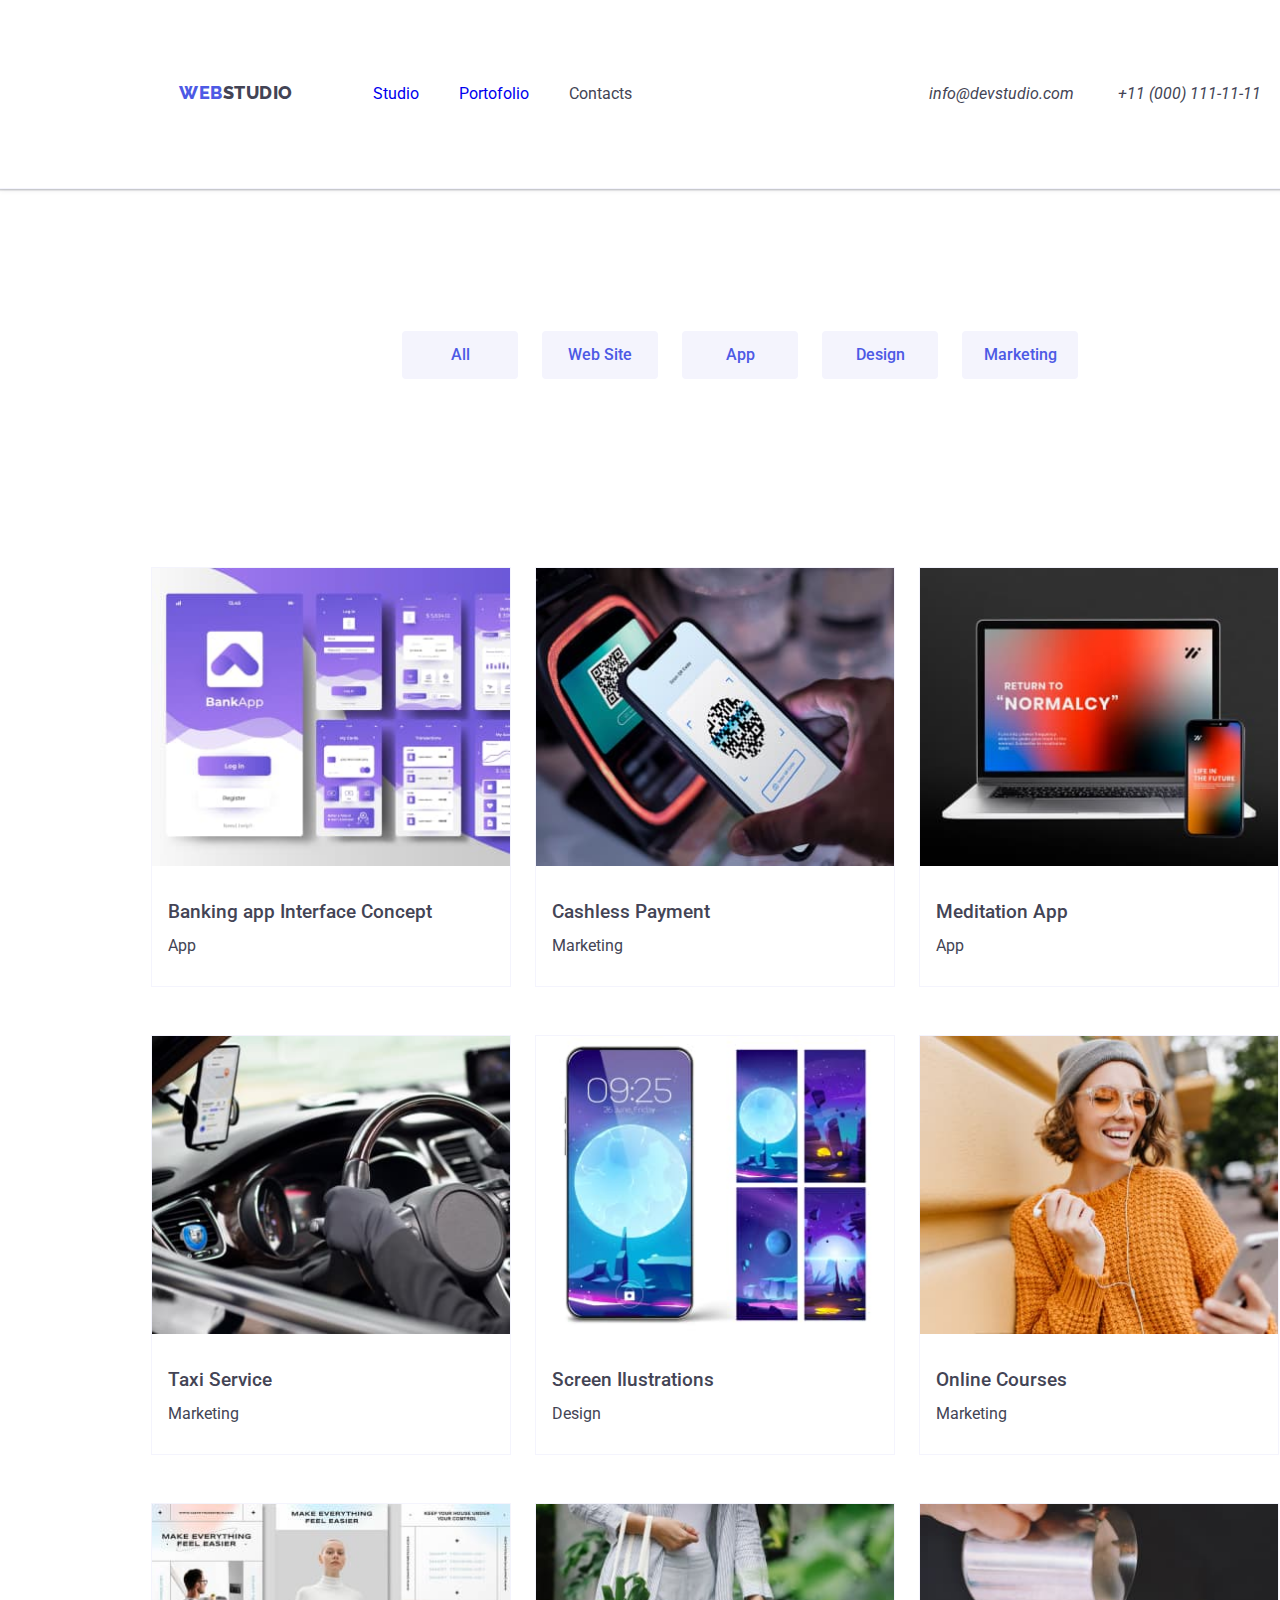
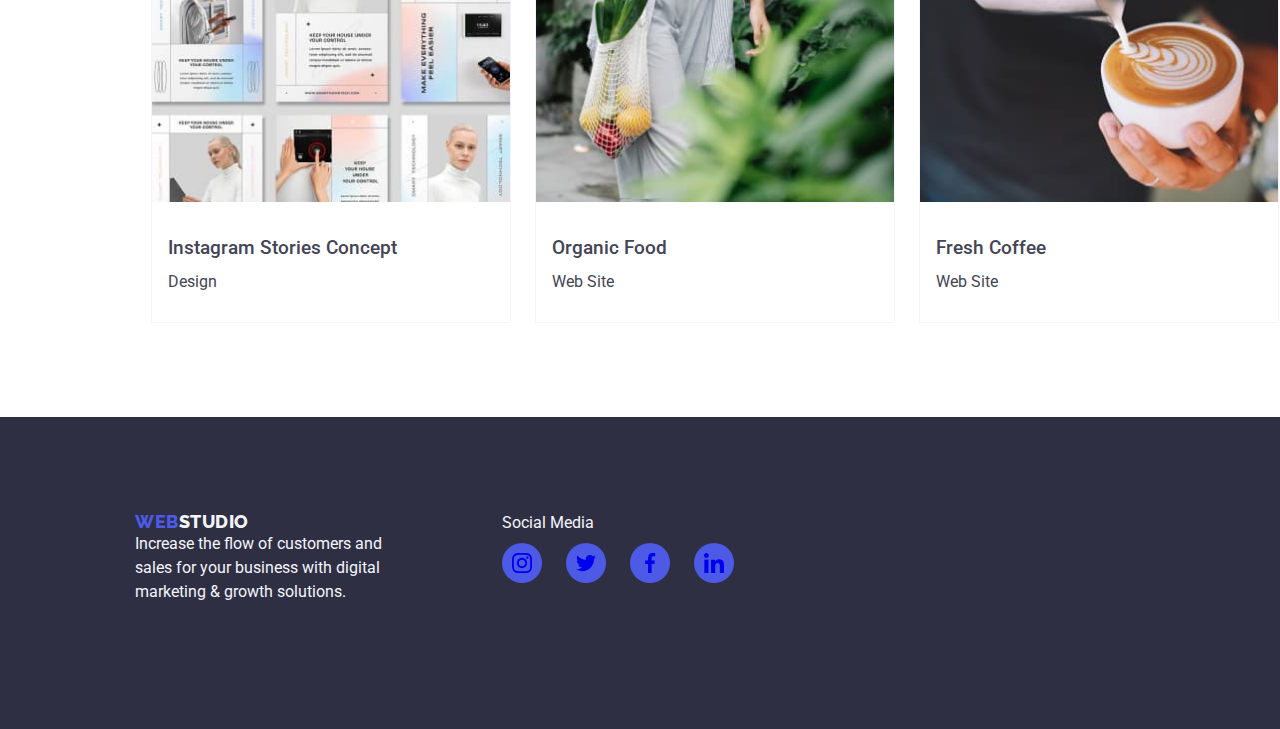
==== portofolio.html @ 59173d13 "add files from hw4" ====
<!DOCTYPE html>
<html lang="en">

<head>
    <meta charset="UTF-8">
    <meta name="viewport" content="width=device-width, initial-scale=1.0">
    <title>Portofolio</title>
    <link rel="preconnect" href="https://fonts.googleapis.com">
    <link rel="preconnect" href="https://fonts.gstatic.com" crossorigin>
    <link
        href="https://fonts.googleapis.com/css2?family=Raleway:ital,wght@0,700;1,700&family=Roboto:wght@400;500;700;900&display=swap"
        rel="stylesheet">
    <link rel="stylesheet" href="/css/modern-normalize.css">
    <link rel="stylesheet" href="./css/style.css">
    <link rel="stylesheet" href="./css/reset.css">

</head>

<body class="main-page">
    <header class="section global-header">
        <div class="container header-container">
            <a href="index.html" class="logo">
                <span class="iris-blue">web</span>
                <span class="navy-blue">studio</span>
            </a>
            <nav class="navbar">
                <ul class="menu-items">
                    <li>
                        <a href="index.html">Studio</a>
                    </li>
                    <li>
                        <a href="portofolio.html">Portofolio</a>
                    </li>
                    <li>
                        <a href="">Contacts</a>
                    </li>
                </ul>
            </nav>
            <address class="contact-info">
                <a href="mailto:info@devstudio.com">info@devstudio.com</a>
                <a href="tel:+11(000)111-11-11">+11 (000) 111-11-11</a>
            </address>
        </div>
    </header>
    <main>
        <!-- Filters section -->
        <section class="section filter-section">
            <div class="container">
                <ul class="filter-buttons">
                    <li class="card-item"><button type="button">All</button></li>
                    <li class="card-item"><button type="button">Web Site</button></li>
                    <li class="card-item"><button type="button">App</button></li>
                    <li class="card-item"><button type="button">Design</button></li>
                    <li class="card-item"><button type="button">Marketing</button></li>
                </ul>
            </div>

        </section>
        <!-- Projects section -->
        <section class="section project-section">
            <div class="container">
                <ul class="project-cards">
                    <li class="card-item">
                        <img src="./images/portofolio-images/banking-app.jpg" alt="pages of an banking app" width="360">
                        <h3>Banking app Interface Concept</h3>
                        <p>App</p>
                    </li>
                    <li class="card-item">
                        <img src="./images/portofolio-images/cashless-payment.jpg" alt="payment app on phone"
                            width="360">
                        <h3>Cashless Payment</h3>
                        <p>Marketing</p>
                    </li>
                    <li class="card-item">
                        <img src="./images/portofolio-images/meditation-app.jpg" alt="app on laptop and mobile"
                            width="360">
                        <h3>Meditation App</h3>
                        <p>App</p>
                    </li>

                    <li class="card-item">
                        <img src="./images/portofolio-images/taxi-service.jpg"
                            alt="a car with an taxi app on the mobile phone" width="360">
                        <h3>Taxi Service</h3>
                        <p>Marketing</p>
                    </li>
                    <li class="card-item">
                        <img src="./images/portofolio-images/screen-ilustrations.jpg"
                            alt="illustrations for mobile phones" width="360">
                        <h3>Screen Ilustrations</h3>
                        <p>Design</p>
                    </li>
                    <li class="card-item">
                        <img src="./images/portofolio-images/online-courses.jpg" alt="girl taking online courses"
                            width="360">
                        <h3>Online Courses</h3>
                        <p>Marketing</p>
                    </li>

                    <li class="card-item">
                        <img src="./images/portofolio-images/instagram-stories.jpg" alt="insta stories" width="360">
                        <h3>Instagram Stories Concept</h3>
                        <p>Design</p>
                    </li>
                    <li class="card-item">
                        <img src="./images/portofolio-images/organic-food.jpg" alt="a bag with fruits" width="360">
                        <h3>Organic Food</h3>
                        <p>Web Site</p>
                    </li>
                    <li class="card-item">
                        <img src="./images/portofolio-images/fresh-coffee.jpg" alt="barista making cappucino"
                            width="360">
                        <h3>Fresh Coffee</h3>
                        <p>Web Site</p>
                    </li>
                </ul>
            </div>

        </section>
    </main>
    <footer class="footer-section section">
        <div class="container">
            <div class="footer-card">
                <a href="index.html" class="logo">
                    <span class="iris-blue">web</span>
                    <span class="cloud">studio</span>
                </a>
                <p>Increase the flow of customers and </br>
                    sales for your business with digital</br>
                    marketing & growth solutions.
                </p>
            </div>
            <div class="social-media-card">
                <p>Social Media</p>
                <div class="icons-list">
                    <a href="https://www.instagram.com/" target="_blank" class="icon" aria-label="instagram-link">
                        <svg width="20px" height="20px">
                            <use href="./icons/symbol-defs.svg#icon-instagram"></use>
                        </svg>
                    </a>
                    <a href="https://www.twitter.com/" target="_blank" class="icon" aria-label="twitter-link">
                        <svg width="20px" height="20px">
                            <use href="./icons/symbol-defs.svg#icon-twitter"></use>
                        </svg>
                    </a>
                    <a href="https://www.facebook.com/" target="_blank" class="icon" aria-label="facebook-link">
                        <svg width="20px" height="20px">
                            <use href="./icons/symbol-defs.svg#icon-facebook"></use>
                        </svg>
                    </a>
                    <a href="https://www.linkedin.com/" target="_blank" class="icon" aria-label="linkedin-link">
                        <svg width="20px" height="20px">
                            <use href="./icons/symbol-defs.svg#icon-linkedin"></use>
                        </svg>
                    </a>
                </div>

            </div>
        </div>

    </footer>
    </div>
</body>

</html>
---- css/style.css ----
:root {
  --link-color: #000000;
  --logo-font-family: "Raleway", sans-serif;
  --text-font-family: "Roboto", sans-serif;
  --body-text-color: #434455;
  --heading-text-color: #2e2f42;
  --main-background-color: #ffffff;
  --brand-color: #4d5ae5;
  --secondary-bkg-color: #f4f4fd;
  --hover-color: #404bbf;
  --hero-heading-color: #ffffff;
  --icon-fill-color: #4d5ae5;
  --icon-border-color: #8e8f99;
  --social-media-icons-hover: #404bbf;
  --customers-icons-hover: #404bbf;
}

*,
*::before,
*::after {
  box-sizing: border-box;
}

.main-page {
  font-family: var(--text-font-family);
  color: var(--body-text-color);
  font-size: 16px;
}

.global-header .logo,
.footer-section .logo {
  text-decoration: none;
  font-size: 18px;
  font-family: var(--logo-font-family);
  font-weight: 800;
}

.global-header {
  display: flex;
  justify-content: center;
  align-items: center;
  border-bottom: 1px solid var(--secondary-bkg-color);
  height: 72px;
  box-shadow: 0 1px 6px 0 rgba(46, 47, 66, 0.08),
    0 1px 1px 0 rgba(46, 47, 66, 0.16), 0 2px 1px 0 rgba(46, 47, 66, 0.08);
  background: #ffffff;
}
.menu-items > li > a {
  text-decoration: none;
}
.menu-items > li {
  list-style-type: none;
  padding-left: 40px;
}
.menu-items > li:hover {
  color: var(--hover-color);
  text-decoration: underline;
}

.menu-items > li > a:visited {
  color: inherit;
}

.menu-items {
  display: flex;
  flex-direction: row;
}
.order-button {
  background-color: #4d5ae5;
  font-family: "Roboto", sans-serif;
  border-radius: 4px;
  padding: 16px, 32px, 16px, 32px;
  border-color: #4d5ae5;
  color: #fff;
  font-weight: 500;
  width: 169px;
  height: 56px;
  display: flex;
  align-items: center;
  justify-content: center;
}

.order-button:hover {
  background-color: var(--hover-color);
}

.logo {
  font-weight: 800;
  font-size: 18px;
  line-height: 117%;
  letter-spacing: 0.03em;
  text-transform: uppercase;
  word-spacing: -9px;
}

.logo .iris-blue {
  color: #4d5ae5;
}

.logo .navy-blue {
  color: var(--body-text-color);
}

.logo .cloud {
  color: var(--secondary-bkg-color);
}

.contact-info {
  padding-left: 257px;
}

.contact-info > a {
  text-decoration: none;
  color: var(--body-text-color);
  padding-left: 40px;
}

.contact-info > a:hover,
.contact-info > a:focus {
  color: #404bbf;
}

.team-members > li {
  list-style-type: none;
  display: flex;
  align-items: center;
  flex-direction: column;
}

h1,
h2 {
  font-weight: 700;
  color: var(--body-text-color);
  display: flex;
}

h3 {
  font-weight: 500;
  color: var(--body-text-color);
}

.hero-section {
  background-color: #2e2f42;
  display: flex;
  justify-content: center;
  flex-direction: column;
  align-items: center;
  background: linear-gradient(rgba(46, 47, 66, 0.7), rgba(46, 47, 66, 0.7)),
    url("../images/hero-bkg-image.jpg");
  height: 600px;
  background-repeat: no-repeat;
  background-size: cover;
}

.hero-section > h1 {
  color: #ffffff;
  width: 204px;
}

.hero-section .container {
  gap: 48px;
}

.team-section {
  display: flex;
  justify-content: center;
  background-color: var(--secondary-bkg-color);
}

.footer-section {
  background-color: #2e2f42;
  color: var(--secondary-bkg-color);
  display: flex;
  justify-content: flex-start;
  flex-direction: column;
  align-items: flex-start;
  height: 312px;
  flex-wrap: wrap;
}

.footer-container {
  display: flex;
  justify-content: flex-start;
}

.feature-section {
  display: flex;
  justify-content: center;
}

.features > li {
  list-style-type: none;
  display: block;
  width: 264px;
}

.features {
  display: flex;
  flex-wrap: wrap;
  margin-left: -24px;
}

.features-card-item {
  margin-top: 48px;
  margin-left: 24px;
}

.filter-buttons > li > button {
  background-color: var(--secondary-bkg-color);
  font-family: "Roboto", sans-serif;
  border-radius: 4px;
  padding: 12px, 24px, 12px, 24px;
  border-color: #e7e9fc;
  color: var(--brand-color);
  font-weight: 500;
  border: 1px;
  cursor: pointer;
  width: 116px;
  height: 48px;
}

.filter-buttons > li > button:hover,
.filter-buttons > li > button :focus {
  background-color: var(--hover-color);
  color: #ffffff;
  box-shadow: 0 2px 2px 0 rgba(0, 0, 0, 0.12), 0 2px 1px 0 rgba(0, 0, 0, 0.08),
    0 3px 1px 0 rgba(0, 0, 0, 0.1);
}

.filter-buttons > li {
  list-style-type: none;
}

.filter-buttons {
  display: flex;
  justify-content: center;
  flex-wrap: wrap;
  margin-left: -24px;
}

.project-cards {
  display: flex;
  flex-wrap: wrap;
  padding: 0px 16px;
  margin-top: -48px;
  margin-left: -24px;
}

.card-item {
  margin-top: 48px;
  margin-left: 24px;
}

.project-cards > li {
  list-style-type: none;
  display: flex;
  flex-direction: column;
  border: 1px solid var(--secondary-bkg-color);
  width: 360px;
  height: 420px;
}

.section {
  padding: 94px 0;
  width: 1440px;
}

.container {
  display: flex;
  justify-content: center;
  width: 1200px;
  padding: 0 15px;
  flex-wrap: wrap;
  margin: 0 auto;
}

.title {
  display: flex;
  justify-content: center;
  padding-bottom: 72px;
}

.offer-section {
  display: flex;
  justify-content: center;
}

.offer-images {
  display: flex;
  justify-content: center;
  flex-wrap: wrap;
  gap: 24px;
  padding-top: 72px;
}

.team-members {
  display: flex;
  justify-content: center;
  flex-wrap: wrap;
  margin-left: -24px;
}

.team-card-item {
  margin-left: 24px;
  flex-basis: calc((100%-96px) / 4);
}

.team-members > li {
  border: 1px solid;
  border-radius: 0 0 4px 4px;
  padding: 0px 0px 32px 0px;
  width: 264px;
  height: 430px;
  border: 1px solid var(--secondary-bkg-color);
  box-shadow: 0 2px 1px 0 rgba(46, 47, 66, 0.08),
    0 1px 1px 0 rgba(46, 47, 66, 0.16), 0 1px 6px 0 rgba(46, 47, 66, 0.08);
  background: #fff;
}

.team-card-item > h3 {
  padding-top: 32px;
}

.card-item > h3 {
  padding-top: 32px;
  padding-left: 16px;
}

.card-item > p {
  padding-top: 8px;
  padding-left: 16px;
}

.card-item:hover {
  box-shadow: 0 4px 4px 0 rgba(0, 0, 0, 0.25);
  cursor: pointer;
}

.hero-container {
  display: flex;
  flex-direction: column;
  align-items: center;
}

.hero-container > h1 {
  color: var(--hero-heading-color);
  width: 205px;
  text-align: center;
}

.footer-card {
  display: flex;
  flex-direction: column;
}

.filter-section {
  display: flex;
  justify-content: center;
}

.project-section {
  display: flex;
  justify-content: center;
}

.icons-list {
  display: flex;
  justify-content: center;
  gap: 24px;
  margin-top: 8px;
}

.icons-list .icon {
  width: 40px;
  height: 40px;
  border-radius: 50%;
  background-color: var(--icon-fill-color);
  display: flex;
  justify-content: center;
  align-items: center;
}

.features-icon-list {
  border-radius: 4px;
  width: 264px;
  height: 112px;
  background-color: var(--secondary-bkg-color);
  display: flex;
  justify-content: center;
  align-items: center;
  margin-bottom: 8px;
}

.social-media-card {
  margin-left: 120px;
}

.customers-section {
  display: flex;
  flex-direction: column;
}

.customers-icon {
  border: 1px solid var(--icon-border-color);
  border-radius: 4px;
  width: 168px;
  height: 88px;
}

.customers-icon-list {
  display: flex;
  justify-content: center;
  gap: 24px;
}

.footer-section .container {
  display: flex;
  justify-content: flex-start;
}

.customers-icon-list .customers-icon:hover,
.customers-icon:active,
.customers-icon:focus {
  color: var(--customers-icons-hover);
}

.icons-list .icon:hover,
.icon:active,
.icon:focus {
  color: var(--social-media-icons-hover);
}

.icon:visited {
  color: currentColor;
}

.customers-icon:visited {
  color: currentColor;
}
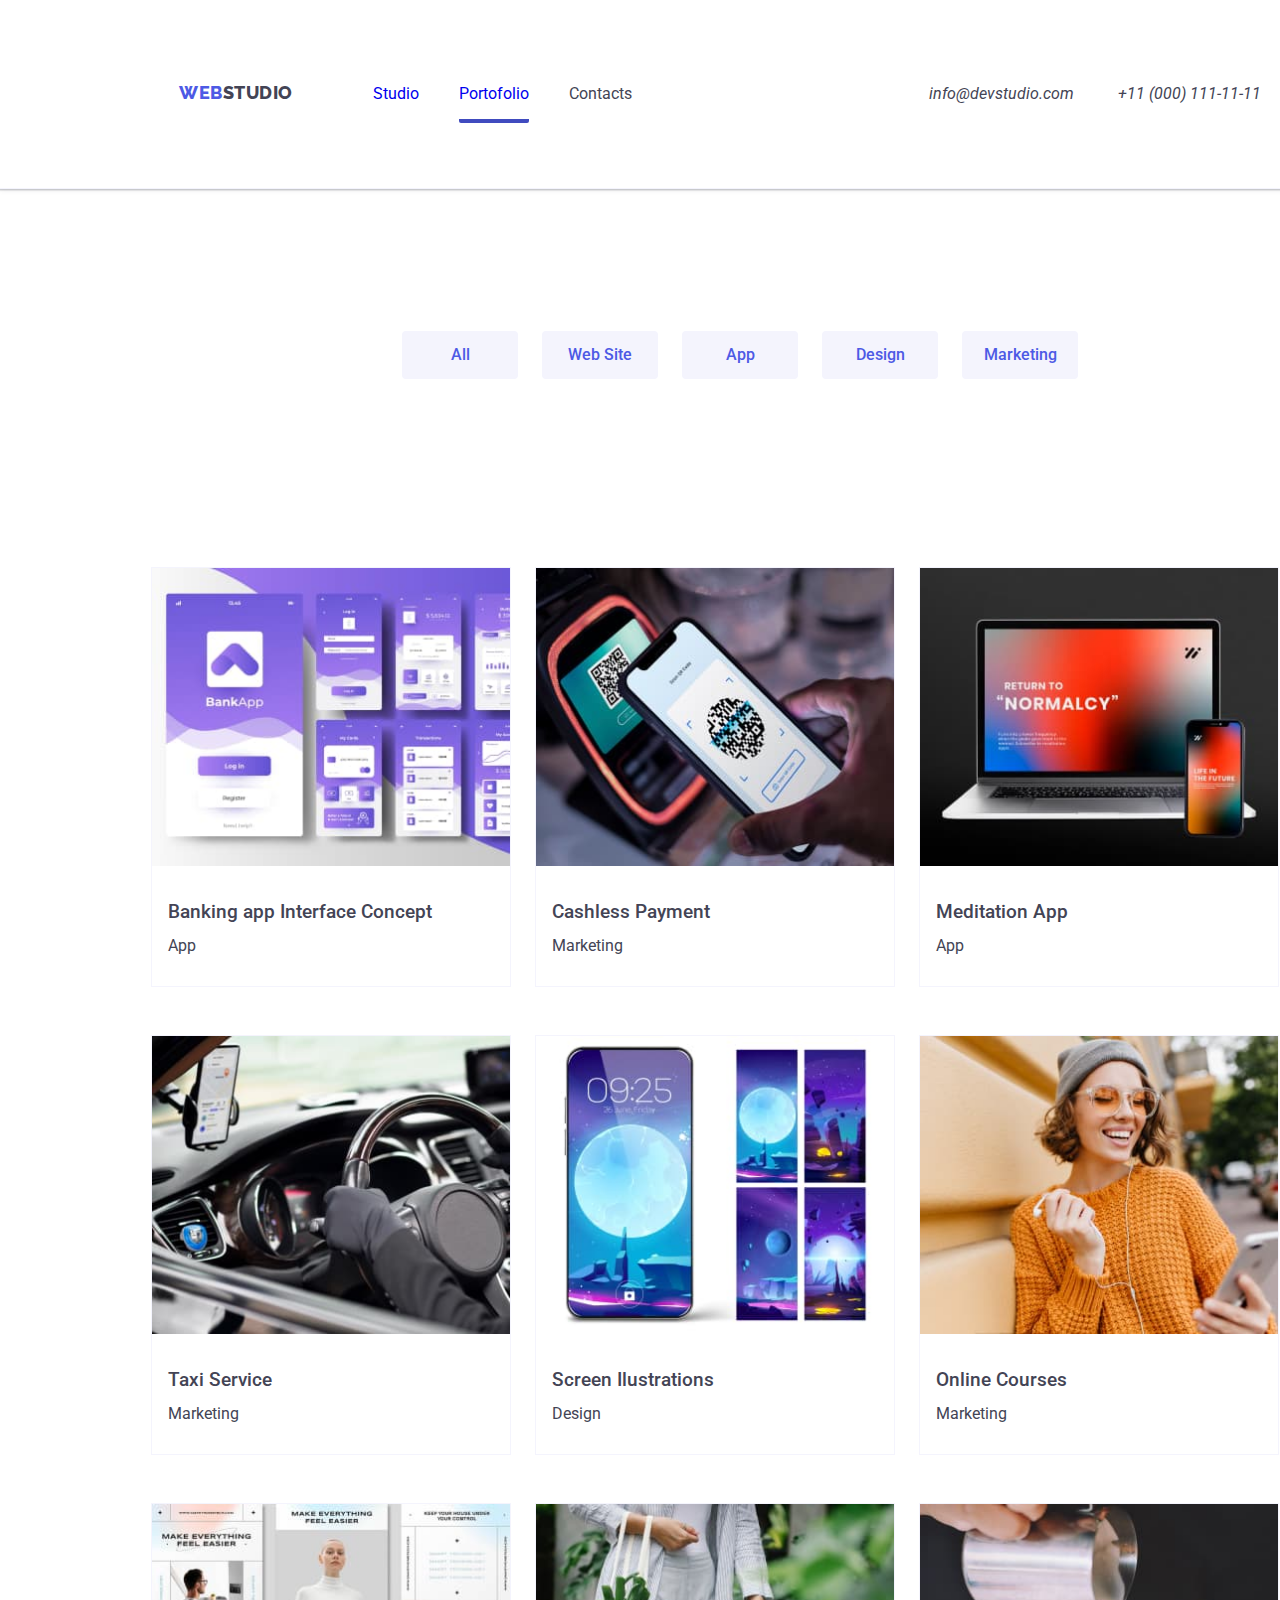
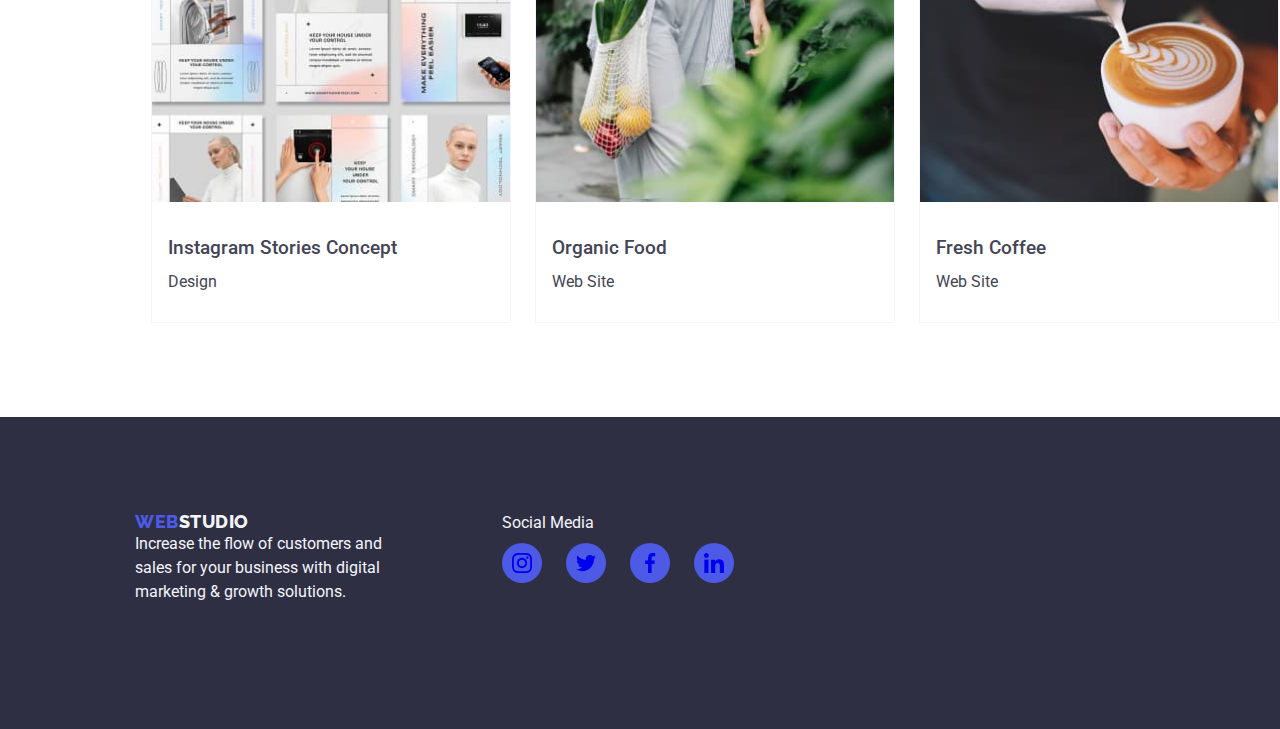
==== commit 07c62363: "updates" ====
--- a/portofolio.html
+++ b/portofolio.html
@@ -29,7 +29,7 @@
                         <a href="index.html">Studio</a>
                     </li>
                     <li>
-                        <a href="portofolio.html">Portofolio</a>
+                        <a class="portofolio-link" href="portofolio.html">Portofolio</a>
                     </li>
                     <li>
                         <a href="">Contacts</a>
@@ -47,11 +47,11 @@
         <section class="section filter-section">
             <div class="container">
                 <ul class="filter-buttons">
-                    <li class="card-item"><button type="button">All</button></li>
-                    <li class="card-item"><button type="button">Web Site</button></li>
-                    <li class="card-item"><button type="button">App</button></li>
-                    <li class="card-item"><button type="button">Design</button></li>
-                    <li class="card-item"><button type="button">Marketing</button></li>
+                    <li class="filter-btn"><button type="button">All</button></li>
+                    <li class="filter-btn"><button type="button">Web Site</button></li>
+                    <li class="filter-btn"><button type="button">App</button></li>
+                    <li class="filter-btn"><button type="button">Design</button></li>
+                    <li class="filter-btn"><button type="button">Marketing</button></li>
                 </ul>
             </div>
 
@@ -61,57 +61,133 @@
             <div class="container">
                 <ul class="project-cards">
                     <li class="card-item">
-                        <img src="./images/portofolio-images/banking-app.jpg" alt="pages of an banking app" width="360">
+                        <div class="image-overlay">
+                            <img src="./images/portofolio-images/banking-app.jpg" alt="pages of an banking app"
+                                width="360">
+                            <div class="overlay">
+                                <p>14 Stylish and User-Friendly App Design Concepts · Task Manager App · Calorie Tracker
+                                    App
+                                    · Exotic Fruit Ecommerce App ·
+                                    Cloud Storage App</p>
+                            </div>
+                        </div>
+
                         <h3>Banking app Interface Concept</h3>
                         <p>App</p>
-                    </li>
-                    <li class="card-item">
-                        <img src="./images/portofolio-images/cashless-payment.jpg" alt="payment app on phone"
-                            width="360">
+
+                    </li>
+                    <li class="card-item">
+                        <div class="image-overlay">
+                            <img src="./images/portofolio-images/cashless-payment.jpg" alt="payment app on phone"
+                                width="360">
+                            <div class="overlay">
+                                <p>14 Stylish and User-Friendly App Design Concepts · Task Manager App · Calorie Tracker
+                                    App
+                                    · Exotic Fruit Ecommerce App ·
+                                    Cloud Storage App</p>
+                            </div>
+                        </div>
                         <h3>Cashless Payment</h3>
                         <p>Marketing</p>
                     </li>
                     <li class="card-item">
-                        <img src="./images/portofolio-images/meditation-app.jpg" alt="app on laptop and mobile"
-                            width="360">
+                        <div class="image-overlay">
+                            <img src="./images/portofolio-images/meditation-app.jpg" alt="app on laptop and mobile"
+                                width="360">
+                            <div class="overlay">
+                                <p>14 Stylish and User-Friendly App Design Concepts · Task Manager App · Calorie Tracker
+                                    App
+                                    · Exotic Fruit Ecommerce App ·
+                                    Cloud Storage App</p>
+                            </div>
+                        </div>
                         <h3>Meditation App</h3>
                         <p>App</p>
                     </li>
 
                     <li class="card-item">
-                        <img src="./images/portofolio-images/taxi-service.jpg"
-                            alt="a car with an taxi app on the mobile phone" width="360">
+                        <div class="image-overlay">
+                            <img src="./images/portofolio-images/taxi-service.jpg"
+                                alt="a car with an taxi app on the mobile phone" width="360">
+                            <div class="overlay">
+                                <p>14 Stylish and User-Friendly App Design Concepts · Task Manager App · Calorie Tracker
+                                    App
+                                    · Exotic Fruit Ecommerce App ·
+                                    Cloud Storage App</p>
+                            </div>
+                        </div>
                         <h3>Taxi Service</h3>
                         <p>Marketing</p>
                     </li>
                     <li class="card-item">
-                        <img src="./images/portofolio-images/screen-ilustrations.jpg"
-                            alt="illustrations for mobile phones" width="360">
+                        <div class="image-overlay">
+                            <img src="./images/portofolio-images/screen-ilustrations.jpg"
+                                alt="illustrations for mobile phones" width="360">
+                            <div class="overlay">
+                                <p>14 Stylish and User-Friendly App Design Concepts · Task Manager App · Calorie Tracker
+                                    App
+                                    · Exotic Fruit Ecommerce App ·
+                                    Cloud Storage App</p>
+                            </div>
+                        </div>
                         <h3>Screen Ilustrations</h3>
                         <p>Design</p>
                     </li>
                     <li class="card-item">
-                        <img src="./images/portofolio-images/online-courses.jpg" alt="girl taking online courses"
-                            width="360">
+                        <div class="image-overlay">
+                            <img src="./images/portofolio-images/online-courses.jpg" alt="girl taking online courses"
+                                width="360">
+                            <div class="overlay">
+                                <p>14 Stylish and User-Friendly App Design Concepts · Task Manager App · Calorie Tracker
+                                    App
+                                    · Exotic Fruit Ecommerce App ·
+                                    Cloud Storage App</p>
+                            </div>
+                        </div>
                         <h3>Online Courses</h3>
                         <p>Marketing</p>
                     </li>
 
                     <li class="card-item">
-                        <img src="./images/portofolio-images/instagram-stories.jpg" alt="insta stories" width="360">
+                        <div class="image-overlay">
+                            <img src="./images/portofolio-images/instagram-stories.jpg" alt="insta stories" width="360">
+                            <div class="overlay">
+                                <p>14 Stylish and User-Friendly App Design Concepts · Task Manager App · Calorie Tracker
+                                    App
+                                    · Exotic Fruit Ecommerce App ·
+                                    Cloud Storage App</p>
+                            </div>
+                        </div>
                         <h3>Instagram Stories Concept</h3>
                         <p>Design</p>
                     </li>
                     <li class="card-item">
-                        <img src="./images/portofolio-images/organic-food.jpg" alt="a bag with fruits" width="360">
+                        <div class="image-overlay">
+                            <img src="./images/portofolio-images/organic-food.jpg" alt="a bag with fruits" width="360">
+                            <div class="overlay">
+                                <p>14 Stylish and User-Friendly App Design Concepts · Task Manager App · Calorie Tracker
+                                    App
+                                    · Exotic Fruit Ecommerce App ·
+                                    Cloud Storage App</p>
+                            </div>
+                        </div>
                         <h3>Organic Food</h3>
                         <p>Web Site</p>
                     </li>
                     <li class="card-item">
-                        <img src="./images/portofolio-images/fresh-coffee.jpg" alt="barista making cappucino"
-                            width="360">
+                        <div class="image-overlay">
+                            <img src="./images/portofolio-images/fresh-coffee.jpg" alt="barista making cappucino"
+                                width="360">
+                            <div class="overlay">
+                                <p>14 Stylish and User-Friendly App Design Concepts · Task Manager App · Calorie Tracker
+                                    App
+                                    · Exotic Fruit Ecommerce App ·
+                                    Cloud Storage App</p>
+                            </div>
+                        </div>
                         <h3>Fresh Coffee</h3>
                         <p>Web Site</p>
+
                     </li>
                 </ul>
             </div>
--- a/css/style.css
+++ b/css/style.css
@@ -13,6 +13,9 @@
   --icon-border-color: #8e8f99;
   --social-media-icons-hover: #404bbf;
   --customers-icons-hover: #404bbf;
+  --close-btn-bkg: #f4f4fd;
+  --transition: 250ms cubic-bezier(0.4, 0, 0.2, 1);
+  --active-border-color: #404bbf;
 }
 
 *,
@@ -47,18 +50,34 @@
 }
 .menu-items > li > a {
   text-decoration: none;
-}
+  outline: none;
+}
+
 .menu-items > li {
   list-style-type: none;
   padding-left: 40px;
 }
+
 .menu-items > li:hover {
   color: var(--hover-color);
   text-decoration: underline;
+  transition: 0.25s cubic-bezier(0.4, 0, 0.2, 1);
 }
 
 .menu-items > li > a:visited {
   color: inherit;
+}
+
+.studio-link {
+  border-bottom: 4px solid var(--active-border-color);
+  border-radius: 2px;
+  padding-bottom: 16px;
+}
+
+.portofolio-link {
+  border-bottom: 4px solid var(--active-border-color);
+  border-radius: 2px;
+  padding-bottom: 16px;
 }
 
 .menu-items {
@@ -78,10 +97,12 @@
   display: flex;
   align-items: center;
   justify-content: center;
+  box-shadow: 0 4px 4px 0 rgba(0, 0, 0, 0.15);
 }
 
 .order-button:hover {
   background-color: var(--hover-color);
+  transition: 0.25s cubic-bezier(0.4, 0, 0.2, 1);
 }
 
 .logo {
@@ -118,6 +139,7 @@
 .contact-info > a:hover,
 .contact-info > a:focus {
   color: #404bbf;
+  transition: 0.25s cubic-bezier(0.4, 0, 0.2, 1);
 }
 
 .team-members > li {
@@ -225,6 +247,7 @@
   color: #ffffff;
   box-shadow: 0 2px 2px 0 rgba(0, 0, 0, 0.12), 0 2px 1px 0 rgba(0, 0, 0, 0.08),
     0 3px 1px 0 rgba(0, 0, 0, 0.1);
+  transition: 0.25s cubic-bezier(0.4, 0, 0.2, 1);
 }
 
 .filter-buttons > li {
@@ -236,6 +259,11 @@
   justify-content: center;
   flex-wrap: wrap;
   margin-left: -24px;
+}
+
+.filter-btn {
+  margin-top: 48px;
+  margin-left: 24px;
 }
 
 .project-cards {
@@ -249,15 +277,55 @@
 .card-item {
   margin-top: 48px;
   margin-left: 24px;
-}
-
-.project-cards > li {
   list-style-type: none;
   display: flex;
   flex-direction: column;
   border: 1px solid var(--secondary-bkg-color);
   width: 360px;
   height: 420px;
+}
+
+.card-item > h3 {
+  padding-top: 32px;
+  padding-left: 16px;
+}
+
+.card-item > p {
+  padding-top: 8px;
+  padding-left: 16px;
+}
+
+.card-item:hover {
+  box-shadow: 0 4px 4px 0 rgba(0, 0, 0, 0.25);
+  cursor: pointer;
+  transition: 0.25s cubic-bezier(0.4, 0, 0.2, 1);
+}
+
+.image-overlay {
+  position: relative;
+  overflow: hidden;
+}
+
+.overlay {
+  position: absolute;
+  top: 0;
+  left: 0;
+  width: 100%;
+  height: 100%;
+  background-color: #3f51b5;
+
+  transform: translatey(100%);
+  transition: transform 250ms ease-in-out;
+}
+
+.image-overlay:hover .overlay {
+  transform: translatey(0);
+}
+
+.overlay > p {
+  color: #fff;
+  padding: 40px 32px;
+  margin: 0;
 }
 
 .section {
@@ -321,21 +389,6 @@
   padding-top: 32px;
 }
 
-.card-item > h3 {
-  padding-top: 32px;
-  padding-left: 16px;
-}
-
-.card-item > p {
-  padding-top: 8px;
-  padding-left: 16px;
-}
-
-.card-item:hover {
-  box-shadow: 0 4px 4px 0 rgba(0, 0, 0, 0.25);
-  cursor: pointer;
-}
-
 .hero-container {
   display: flex;
   flex-direction: column;
@@ -422,12 +475,14 @@
 .customers-icon:active,
 .customers-icon:focus {
   color: var(--customers-icons-hover);
+  transition: 0.25s cubic-bezier(0.4, 0, 0.2, 1);
 }
 
 .icons-list .icon:hover,
 .icon:active,
 .icon:focus {
   color: var(--social-media-icons-hover);
+  transition: 0.25s cubic-bezier(0.4, 0, 0.2, 1);
 }
 
 .icon:visited {
@@ -437,3 +492,40 @@
 .customers-icon:visited {
   color: currentColor;
 }
+
+.is-hidden {
+  visibility: hidden;
+  transform: scale(1.1);
+}
+
+.modal {
+  position: fixed;
+  width: 27vw;
+  height: 84vh;
+  display: flex;
+  justify-content: center;
+  align-items: center;
+  background-color: #ffffff;
+  transition: transform var(--transition);
+  border-radius: 4px;
+}
+
+.modal-content {
+  margin: 0 auto;
+  padding: 16px;
+  background-color: #fff;
+  width: 100%;
+  height: 500px;
+  position: relative;
+}
+
+.close-btn {
+  background-color: var(--close-btn-bkg);
+  border-radius: 50%;
+  color: #000000;
+  outline: none;
+  position: absolute;
+  top: 24px;
+  right: 24px;
+  border-color: #ffffff;
+}
